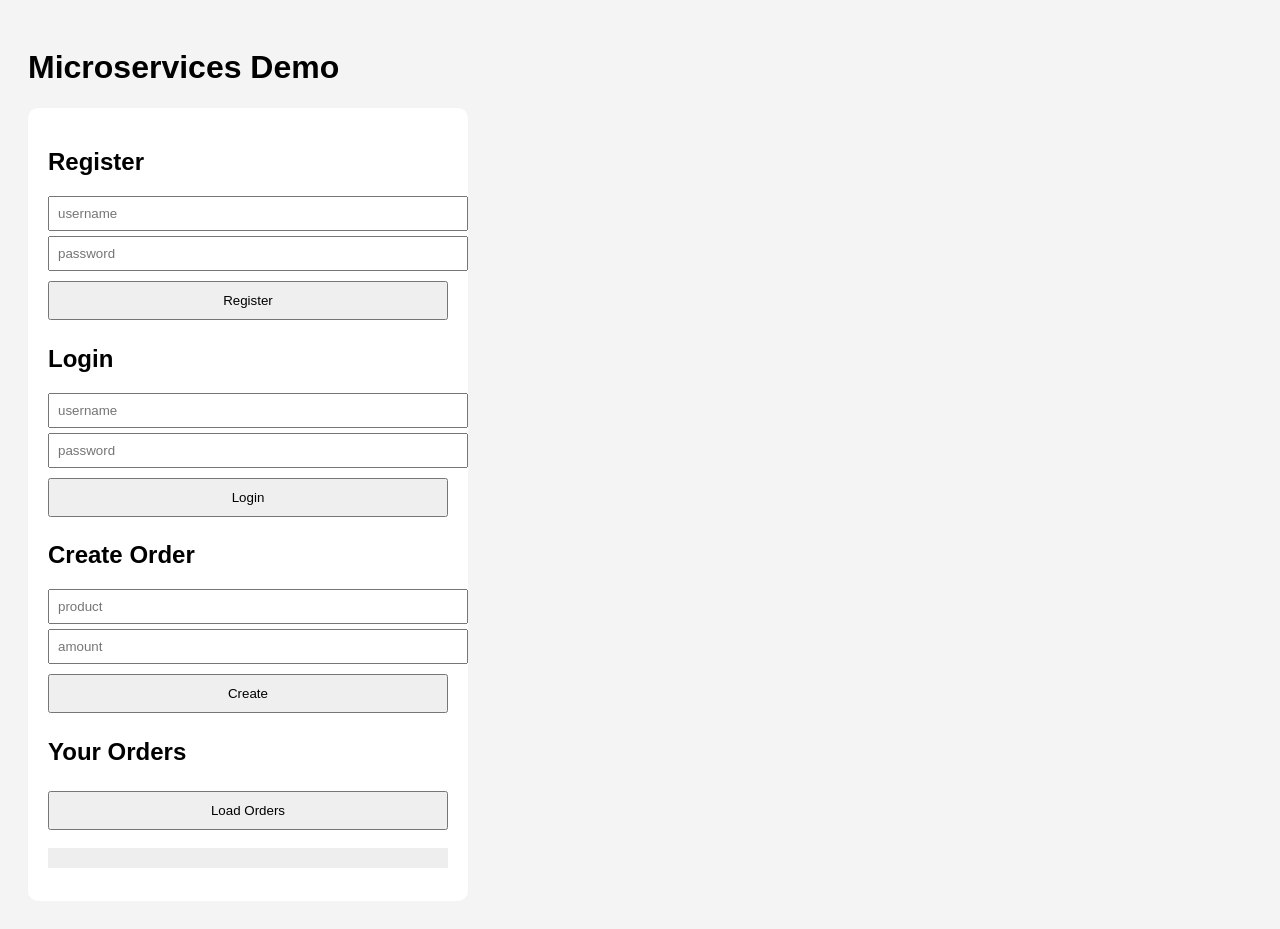
==== frontend/html/index.html @ 8acda52e "frontend added" ====
<!DOCTYPE html>
<html>
<head>
    <title>Microservices App</title>
    <link rel="stylesheet" href="styles.css">
</head>
<body>

<h1>Microservices Demo</h1>

<div class="container">

    <h2>Register</h2>
    <input id="reg_user" placeholder="username">
    <input id="reg_pass" placeholder="password" type="password">
    <button onclick="register()">Register</button>

    <h2>Login</h2>
    <input id="log_user" placeholder="username">
    <input id="log_pass" placeholder="password" type="password">
    <button onclick="login()">Login</button>

    <h2>Create Order</h2>
    <input id="product" placeholder="product">
    <input id="amount" placeholder="amount">
    <button onclick="createOrder()">Create</button>

    <h2>Your Orders</h2>
    <button onclick="getOrders()">Load Orders</button>

    <pre id="output"></pre>

</div>

<script src="app.js"></script>
</body>
</html>
---- frontend/html/styles.css ----
body {
    font-family: Arial;
    background: #f4f4f4;
    padding: 20px;
}

.container {
    background: white;
    padding: 20px;
    border-radius: 10px;
    width: 400px;
}

input {
    display: block;
    margin: 5px 0;
    padding: 8px;
    width: 100%;
}

button {
    margin: 5px 0;
    padding: 10px;
    width: 100%;
    cursor: pointer;
}

pre {
    background: #eee;
    padding: 10px;
}
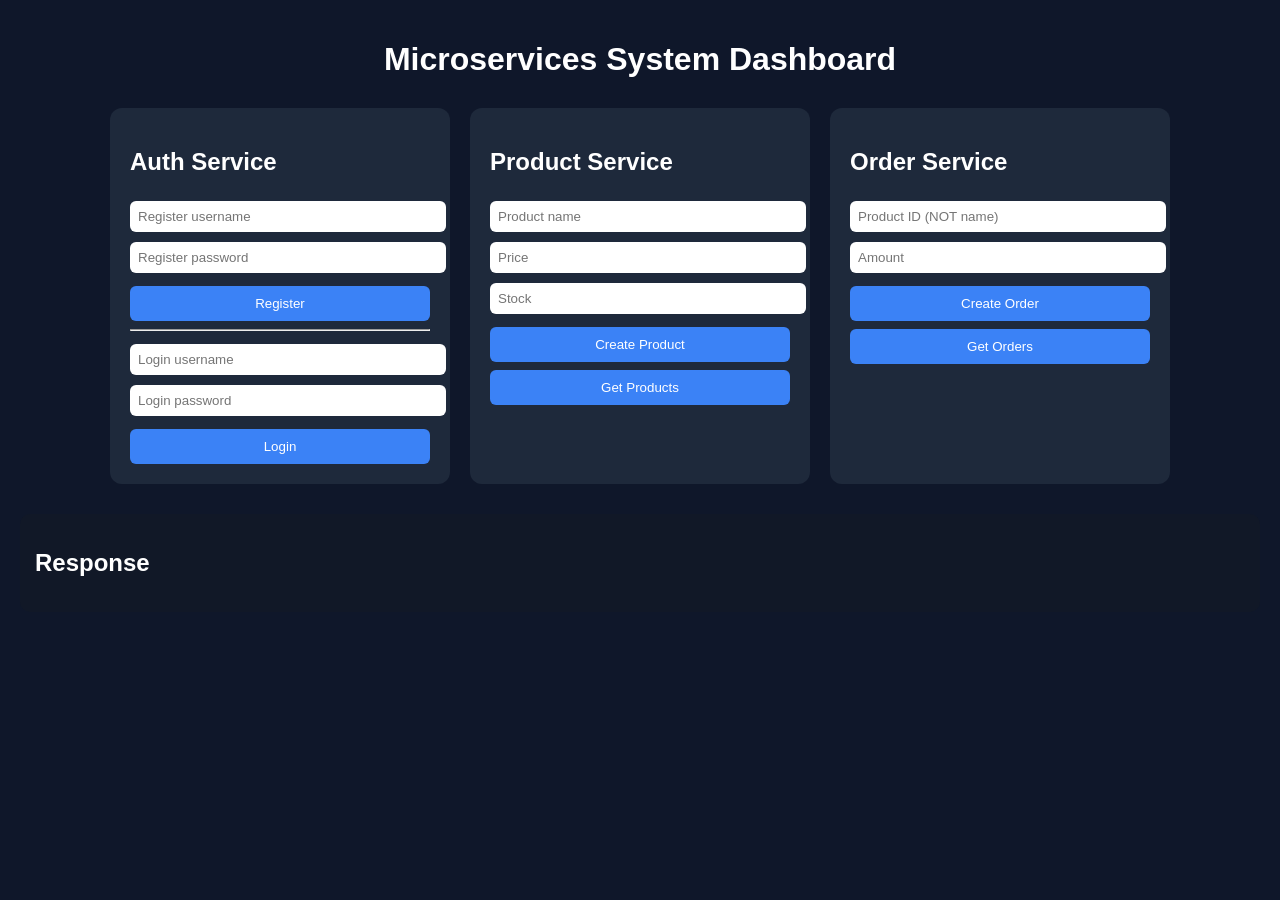
==== commit 266fa179: "refactor: frontend db_init and prometheus in progect root" ====
--- a/frontend/html/index.html
+++ b/frontend/html/index.html
@@ -1,37 +1,61 @@
-<!DOCTYPE html>
-<html>
-<head>
-    <title>Microservices App</title>
-    <link rel="stylesheet" href="styles.css">
-</head>
-<body>
+<!doctype html>
+<html lang="en">
+  <head>
+    <meta charset="UTF-8" />
+    <title>Microservices Dashboard</title>
+    <link rel="stylesheet" href="styles.css" />
+  </head>
 
-<h1>Microservices Demo</h1>
+  <body>
+    <h1>Microservices System Dashboard</h1>
 
-<div class="container">
+    <div class="container">
+      <!-- AUTH -->
+      <div class="card">
+        <h2>Auth Service</h2>
 
-    <h2>Register</h2>
-    <input id="reg_user" placeholder="username">
-    <input id="reg_pass" placeholder="password" type="password">
-    <button onclick="register()">Register</button>
+        <input id="reg_user" placeholder="Register username" />
+        <input id="reg_pass" type="password" placeholder="Register password" />
+        <button onclick="register()">Register</button>
 
-    <h2>Login</h2>
-    <input id="log_user" placeholder="username">
-    <input id="log_pass" placeholder="password" type="password">
-    <button onclick="login()">Login</button>
+        <hr />
 
-    <h2>Create Order</h2>
-    <input id="product" placeholder="product">
-    <input id="amount" placeholder="amount">
-    <button onclick="createOrder()">Create</button>
+        <input id="log_user" placeholder="Login username" />
+        <input id="log_pass" type="password" placeholder="Login password" />
+        <button onclick="login()">Login</button>
+      </div>
 
-    <h2>Your Orders</h2>
-    <button onclick="getOrders()">Load Orders</button>
+      <!-- PRODUCTS -->
+      <div class="card">
+        <h2>Product Service</h2>
 
-    <pre id="output"></pre>
+        <input id="p_name" placeholder="Product name" />
+        <input id="p_price" placeholder="Price" />
+        <input id="p_stock" placeholder="Stock" />
 
-</div>
+        <button onclick="createProduct()">Create Product</button>
+        <button onclick="getProducts()">Get Products</button>
+      </div>
 
-<script src="app.js"></script>
-</body>
-</html>+      <!-- ORDERS -->
+      <!-- ORDERS -->
+      <div class="card">
+        <h2>Order Service</h2>
+
+        <input id="product_id" placeholder="Product ID (NOT name)" />
+        <input id="amount" placeholder="Amount" />
+
+        <button onclick="createOrder()">Create Order</button>
+        <button onclick="getOrders()">Get Orders</button>
+      </div>
+    </div>
+
+    <!-- OUTPUT -->
+    <div class="output">
+      <h2>Response</h2>
+      <pre id="output"></pre>
+    </div>
+
+    <script src="app.js"></script>
+  </body>
+</html>
--- a/frontend/html/styles.css
+++ b/frontend/html/styles.css
@@ -1,31 +1,55 @@
 body {
-    font-family: Arial;
-    background: #f4f4f4;
+    font-family: Arial, sans-serif;
+    background: #0f172a;
+    color: white;
+    margin: 0;
     padding: 20px;
 }
 
+h1 {
+    text-align: center;
+    margin-bottom: 30px;
+}
+
 .container {
-    background: white;
+    display: flex;
+    gap: 20px;
+    justify-content: center;
+}
+
+.card {
+    background: #1e293b;
     padding: 20px;
-    border-radius: 10px;
-    width: 400px;
+    border-radius: 12px;
+    width: 300px;
 }
 
 input {
-    display: block;
+    width: 100%;
     margin: 5px 0;
     padding: 8px;
-    width: 100%;
+    border-radius: 6px;
+    border: none;
 }
 
 button {
-    margin: 5px 0;
+    width: 100%;
+    margin-top: 8px;
     padding: 10px;
-    width: 100%;
+    background: #3b82f6;
+    border: none;
+    color: white;
+    border-radius: 6px;
     cursor: pointer;
 }
 
-pre {
-    background: #eee;
-    padding: 10px;
+button:hover {
+    background: #2563eb;
+}
+
+.output {
+    margin-top: 30px;
+    background: #111827;
+    padding: 15px;
+    border-radius: 10px;
 }
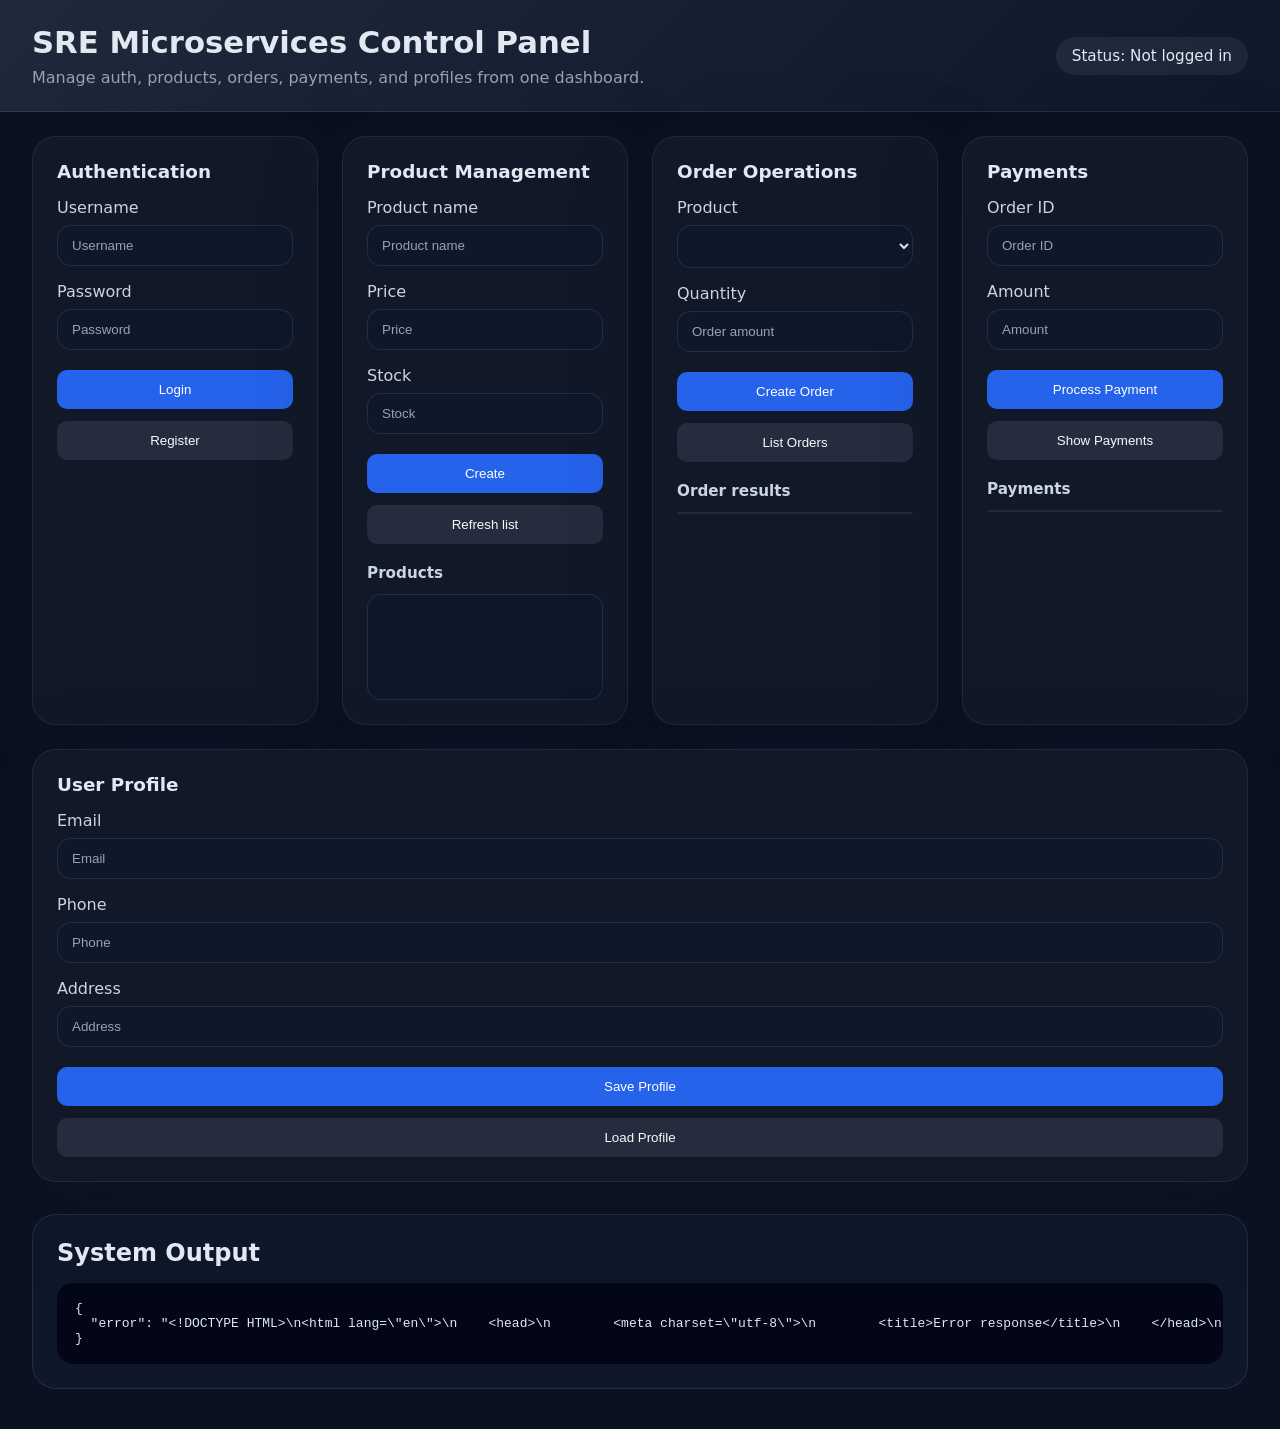
==== commit 838f2a14: "tried to make frontend" ====
--- a/frontend/html/index.html
+++ b/frontend/html/index.html
@@ -2,59 +2,109 @@
 <html lang="en">
   <head>
     <meta charset="UTF-8" />
-    <title>Microservices Dashboard</title>
-    <link rel="stylesheet" href="styles.css" />
+    <meta name="viewport" content="width=device-width, initial-scale=1.0" />
+    <title>SRE Microservices Dashboard</title>
+    <link rel="stylesheet" href="./styles.css" />
   </head>
 
   <body>
-    <h1>Microservices System Dashboard</h1>
+    <header>
+      <div class="header-left">
+        <h1>SRE Microservices Control Panel</h1>
+        <p>Manage auth, products, orders, payments, and profiles from one dashboard.</p>
+      </div>
+      <div class="header-status">
+        <div class="status-pill">Status: <span id="auth-status">Not logged in</span></div>
+        <button id="logout-button" onclick="logout()" class="secondary">Logout</button>
+      </div>
+    </header>
 
-    <div class="container">
-      <!-- AUTH -->
-      <div class="card">
-        <h2>Auth Service</h2>
+    <main>
+      <section class="grid">
+        <article class="card">
+          <h2>Authentication</h2>
+          <label>Username</label>
+          <input id="log_user" placeholder="Username" />
+          <label>Password</label>
+          <input id="log_pass" type="password" placeholder="Password" />
+          <div class="button-row">
+            <button onclick="login()">Login</button>
+            <button class="secondary" onclick="register()">Register</button>
+          </div>
+        </article>
 
-        <input id="reg_user" placeholder="Register username" />
-        <input id="reg_pass" type="password" placeholder="Register password" />
-        <button onclick="register()">Register</button>
+        <article class="card">
+          <h2>Product Management</h2>
+          <label>Product name</label>
+          <input id="p_name" placeholder="Product name" />
+          <label>Price</label>
+          <input id="p_price" placeholder="Price" type="number" step="0.01" />
+          <label>Stock</label>
+          <input id="p_stock" placeholder="Stock" type="number" />
+          <div class="button-row">
+            <button onclick="createProduct()">Create</button>
+            <button class="secondary" onclick="loadProducts()">Refresh list</button>
+          </div>
+          <div class="list-section">
+            <h3>Products</h3>
+            <select id="product-select" size="5"></select>
+          </div>
+        </article>
 
-        <hr />
+        <article class="card">
+          <h2>Order Operations</h2>
+          <label>Product</label>
+          <select id="order-product-select"></select>
+          <label>Quantity</label>
+          <input id="order_amount" type="number" placeholder="Order amount" />
+          <div class="button-row">
+            <button onclick="createOrder()">Create Order</button>
+            <button class="secondary" onclick="loadOrders()">List Orders</button>
+          </div>
+          <div class="list-section">
+            <h3>Order results</h3>
+            <ul id="order-list"></ul>
+          </div>
+        </article>
 
-        <input id="log_user" placeholder="Login username" />
-        <input id="log_pass" type="password" placeholder="Login password" />
-        <button onclick="login()">Login</button>
-      </div>
+        <article class="card">
+          <h2>Payments</h2>
+          <label>Order ID</label>
+          <input id="payment_order_id" placeholder="Order ID" />
+          <label>Amount</label>
+          <input id="payment_amount" placeholder="Amount" type="number" step="0.01" />
+          <div class="button-row">
+            <button onclick="processPayment()">Process Payment</button>
+            <button class="secondary" onclick="loadPayments()">Show Payments</button>
+          </div>
+          <div class="list-section">
+            <h3>Payments</h3>
+            <ul id="payment-list"></ul>
+          </div>
+        </article>
 
-      <!-- PRODUCTS -->
-      <div class="card">
-        <h2>Product Service</h2>
+        <article class="card full-width">
+          <h2>User Profile</h2>
+          <div class="profile-row">
+            <label>Email</label>
+            <input id="profile_email" placeholder="Email" type="email" />
+            <label>Phone</label>
+            <input id="profile_phone" placeholder="Phone" />
+            <label>Address</label>
+            <input id="profile_address" placeholder="Address" />
+          </div>
+          <div class="button-row">
+            <button onclick="saveProfile()">Save Profile</button>
+            <button class="secondary" onclick="loadProfile()">Load Profile</button>
+          </div>
+        </article>
+      </section>
 
-        <input id="p_name" placeholder="Product name" />
-        <input id="p_price" placeholder="Price" />
-        <input id="p_stock" placeholder="Stock" />
-
-        <button onclick="createProduct()">Create Product</button>
-        <button onclick="getProducts()">Get Products</button>
-      </div>
-
-      <!-- ORDERS -->
-      <!-- ORDERS -->
-      <div class="card">
-        <h2>Order Service</h2>
-
-        <input id="product_id" placeholder="Product ID (NOT name)" />
-        <input id="amount" placeholder="Amount" />
-
-        <button onclick="createOrder()">Create Order</button>
-        <button onclick="getOrders()">Get Orders</button>
-      </div>
-    </div>
-
-    <!-- OUTPUT -->
-    <div class="output">
-      <h2>Response</h2>
-      <pre id="output"></pre>
-    </div>
+      <section class="output">
+        <h2>System Output</h2>
+        <pre id="output"></pre>
+      </section>
+    </main>
 
     <script src="app.js"></script>
   </body>
--- a/frontend/html/styles.css
+++ b/frontend/html/styles.css
@@ -1,55 +1,179 @@
-body {
-    font-family: Arial, sans-serif;
-    background: #0f172a;
-    color: white;
-    margin: 0;
-    padding: 20px;
+﻿* {
+    box-sizing: border-box;
 }
 
-h1 {
-    text-align: center;
-    margin-bottom: 30px;
+body {
+    font-family: Inter, system-ui, -apple-system, BlinkMacSystemFont, "Segoe UI", sans-serif;
+    background: #0b1120;
+    color: #e2e8f0;
+    margin: 0;
+    min-height: 100vh;
 }
 
-.container {
+header {
     display: flex;
+    justify-content: space-between;
+    align-items: center;
+    flex-wrap: wrap;
     gap: 20px;
-    justify-content: center;
+    padding: 24px 32px;
+    background: linear-gradient(135deg, #1e293b, #0f172a);
+    border-bottom: 1px solid rgba(148, 163, 184, 0.15);
+}
+
+.header-left h1 {
+    margin: 0;
+    font-size: clamp(1.8rem, 2.4vw, 2.6rem);
+}
+
+.header-left p {
+    margin: 8px 0 0;
+    color: #94a3b8;
+}
+
+.header-status {
+    display: flex;
+    align-items: center;
+    gap: 12px;
+}
+
+.status-pill {
+    background: rgba(71, 85, 105, 0.25);
+    padding: 10px 16px;
+    border-radius: 999px;
+    font-size: 0.95rem;
+}
+
+button {
+    background: #2563eb;
+    color: white;
+    border: none;
+    border-radius: 10px;
+    padding: 12px 18px;
+    cursor: pointer;
+    transition: background 0.24s ease;
+}
+
+button:hover {
+    background: #1d4ed8;
+}
+
+button.secondary {
+    background: rgba(148, 163, 184, 0.15);
+    color: #f8fafc;
+}
+
+main {
+    padding: 24px 32px 40px;
+}
+
+.grid {
+    display: grid;
+    gap: 24px;
+    grid-template-columns: repeat(auto-fit, minmax(280px, 1fr));
 }
 
 .card {
-    background: #1e293b;
-    padding: 20px;
-    border-radius: 12px;
-    width: 300px;
+    background: #111827;
+    border: 1px solid rgba(148, 163, 184, 0.12);
+    border-radius: 24px;
+    padding: 24px;
+    box-shadow: 0 24px 80px rgba(15, 23, 42, 0.35);
 }
 
-input {
-    width: 100%;
-    margin: 5px 0;
-    padding: 8px;
-    border-radius: 6px;
-    border: none;
+.full-width {
+    grid-column: 1 / -1;
 }
 
-button {
-    width: 100%;
-    margin-top: 8px;
-    padding: 10px;
-    background: #3b82f6;
-    border: none;
-    color: white;
-    border-radius: 6px;
-    cursor: pointer;
+.card h2 {
+    margin-top: 0;
+    margin-bottom: 16px;
+    font-size: 1.15rem;
 }
 
-button:hover {
-    background: #2563eb;
+label {
+    display: block;
+    margin-top: 16px;
+    margin-bottom: 8px;
+    color: #cbd5e1;
+}
+
+input,
+select {
+    width: 100%;
+    padding: 12px 14px;
+    border-radius: 14px;
+    border: 1px solid rgba(148, 163, 184, 0.16);
+    background: #0f172a;
+    color: #e2e8f0;
+}
+
+input::placeholder {
+    color: #94a3b8;
+}
+
+.button-row {
+    display: grid;
+    gap: 12px;
+    margin-top: 20px;
+}
+
+.list-section {
+    margin-top: 20px;
+}
+
+.list-section h3 {
+    margin-bottom: 12px;
+    font-size: 0.95rem;
+    color: #cbd5e1;
+}
+
+ul {
+    list-style: none;
+    padding: 0;
+    margin: 0;
+    max-height: 180px;
+    overflow-y: auto;
+    border: 1px solid rgba(148, 163, 184, 0.14);
+    border-radius: 14px;
+    background: #0f172a;
+}
+
+li {
+    padding: 12px 14px;
+    border-bottom: 1px solid rgba(148, 163, 184, 0.1);
+}
+
+li:last-child {
+    border-bottom: none;
 }
 
 .output {
-    margin-top: 30px;
-    background: #111827;
-    padding: 15px;
-    border-radius: 10px;
-}+    margin-top: 32px;
+    padding: 24px;
+    border-radius: 24px;
+    background: #0f172a;
+    border: 1px solid rgba(148, 163, 184, 0.16);
+}
+
+.output h2 {
+    margin-top: 0;
+    margin-bottom: 16px;
+}
+
+pre {
+    background: #020617;
+    color: #e2e8f0;
+    margin: 0;
+    padding: 18px;
+    border-radius: 16px;
+    overflow-x: auto;
+}
+
+@media (max-width: 768px) {
+    header,
+    main {
+        padding-left: 16px;
+        padding-right: 16px;
+    }
+}
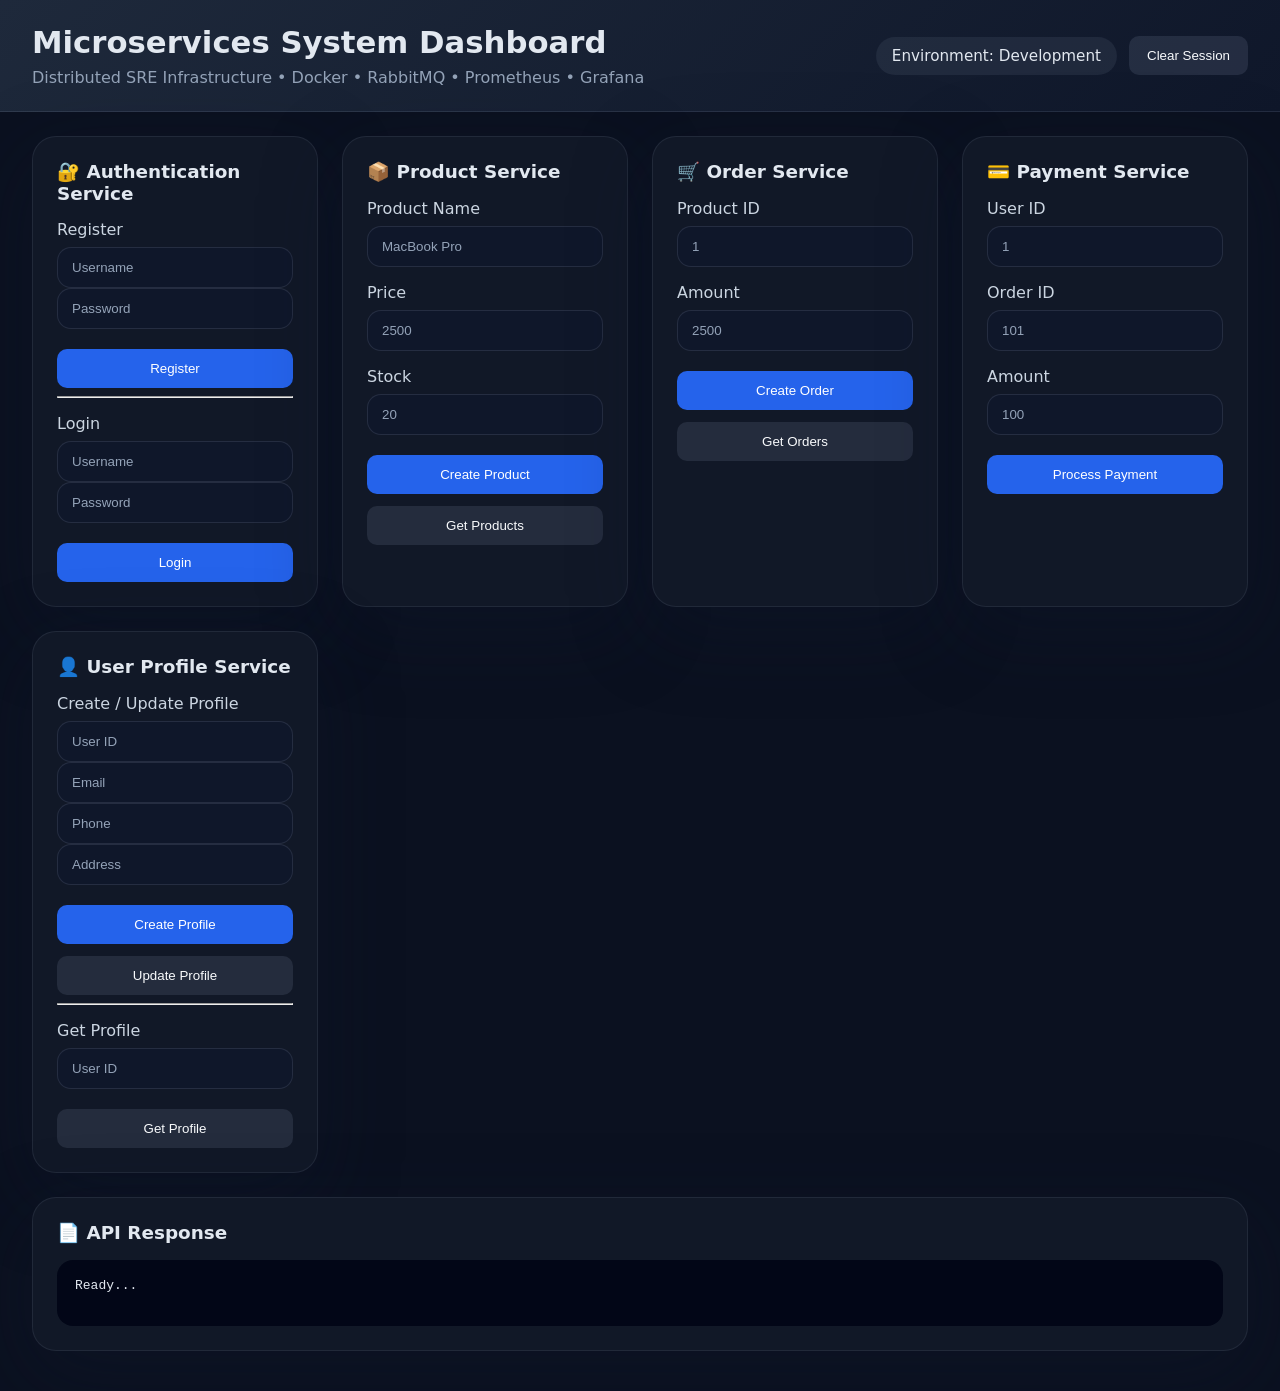
==== commit dcbc4b58: "working frontend" ====
--- a/frontend/html/index.html
+++ b/frontend/html/index.html
@@ -2,110 +2,264 @@
 <html lang="en">
   <head>
     <meta charset="UTF-8" />
-    <meta name="viewport" content="width=device-width, initial-scale=1.0" />
-    <title>SRE Microservices Dashboard</title>
-    <link rel="stylesheet" href="./styles.css" />
+    <title>Microservices Dashboard</title>
+    <link rel="stylesheet" href="styles.css" />
   </head>
 
   <body>
-    <header>
-      <div class="header-left">
-        <h1>SRE Microservices Control Panel</h1>
-        <p>Manage auth, products, orders, payments, and profiles from one dashboard.</p>
+
+  <header>
+    <div class="header-left">
+      <h1>Microservices System Dashboard</h1>
+      <p>
+        Distributed SRE Infrastructure • Docker • RabbitMQ • Prometheus • Grafana
+      </p>
+    </div>
+
+    <div class="header-status">
+      <div class="status-pill">
+        Environment: Development
       </div>
-      <div class="header-status">
-        <div class="status-pill">Status: <span id="auth-status">Not logged in</span></div>
-        <button id="logout-button" onclick="logout()" class="secondary">Logout</button>
-      </div>
-    </header>
-
-    <main>
-      <section class="grid">
-        <article class="card">
-          <h2>Authentication</h2>
-          <label>Username</label>
-          <input id="log_user" placeholder="Username" />
-          <label>Password</label>
-          <input id="log_pass" type="password" placeholder="Password" />
-          <div class="button-row">
-            <button onclick="login()">Login</button>
-            <button class="secondary" onclick="register()">Register</button>
-          </div>
-        </article>
-
-        <article class="card">
-          <h2>Product Management</h2>
-          <label>Product name</label>
-          <input id="p_name" placeholder="Product name" />
-          <label>Price</label>
-          <input id="p_price" placeholder="Price" type="number" step="0.01" />
-          <label>Stock</label>
-          <input id="p_stock" placeholder="Stock" type="number" />
-          <div class="button-row">
-            <button onclick="createProduct()">Create</button>
-            <button class="secondary" onclick="loadProducts()">Refresh list</button>
-          </div>
-          <div class="list-section">
-            <h3>Products</h3>
-            <select id="product-select" size="5"></select>
-          </div>
-        </article>
-
-        <article class="card">
-          <h2>Order Operations</h2>
-          <label>Product</label>
-          <select id="order-product-select"></select>
-          <label>Quantity</label>
-          <input id="order_amount" type="number" placeholder="Order amount" />
-          <div class="button-row">
-            <button onclick="createOrder()">Create Order</button>
-            <button class="secondary" onclick="loadOrders()">List Orders</button>
-          </div>
-          <div class="list-section">
-            <h3>Order results</h3>
-            <ul id="order-list"></ul>
-          </div>
-        </article>
-
-        <article class="card">
-          <h2>Payments</h2>
-          <label>Order ID</label>
-          <input id="payment_order_id" placeholder="Order ID" />
-          <label>Amount</label>
-          <input id="payment_amount" placeholder="Amount" type="number" step="0.01" />
-          <div class="button-row">
-            <button onclick="processPayment()">Process Payment</button>
-            <button class="secondary" onclick="loadPayments()">Show Payments</button>
-          </div>
-          <div class="list-section">
-            <h3>Payments</h3>
-            <ul id="payment-list"></ul>
-          </div>
-        </article>
-
-        <article class="card full-width">
-          <h2>User Profile</h2>
-          <div class="profile-row">
-            <label>Email</label>
-            <input id="profile_email" placeholder="Email" type="email" />
-            <label>Phone</label>
-            <input id="profile_phone" placeholder="Phone" />
-            <label>Address</label>
-            <input id="profile_address" placeholder="Address" />
-          </div>
-          <div class="button-row">
-            <button onclick="saveProfile()">Save Profile</button>
-            <button class="secondary" onclick="loadProfile()">Load Profile</button>
-          </div>
-        </article>
-      </section>
-
-      <section class="output">
-        <h2>System Output</h2>
-        <pre id="output"></pre>
-      </section>
-    </main>
-
-    <script src="app.js"></script>
-  </body>
+
+      <button class="secondary" onclick="localStorage.clear()">
+        Clear Session
+      </button>
+    </div>
+  </header>
+
+  <main>
+
+    <div class="grid">
+
+      <!-- AUTH -->
+      <section class="card">
+        <h2>🔐 Authentication Service</h2>
+
+        <label>Register</label>
+
+        <input id="reg_user" placeholder="Username" />
+
+        <input
+          id="reg_pass"
+          type="password"
+          placeholder="Password"
+        />
+
+        <div class="button-row">
+          <button onclick="register()">
+            Register
+          </button>
+        </div>
+
+        <hr />
+
+        <label>Login</label>
+
+        <input id="log_user" placeholder="Username" />
+
+        <input
+          id="log_pass"
+          type="password"
+          placeholder="Password"
+        />
+
+        <div class="button-row">
+          <button onclick="login()">
+            Login
+          </button>
+        </div>
+      </section>
+
+      <!-- PRODUCTS -->
+      <section class="card">
+        <h2>📦 Product Service</h2>
+
+        <label>Product Name</label>
+
+        <input id="p_name" placeholder="MacBook Pro" />
+
+        <label>Price</label>
+
+        <input id="p_price" placeholder="2500" />
+
+        <label>Stock</label>
+
+        <input id="p_stock" placeholder="20" />
+
+        <div class="button-row">
+          <button onclick="createProduct()">
+            Create Product
+          </button>
+
+          <button
+            class="secondary"
+            onclick="getProducts()"
+          >
+            Get Products
+          </button>
+        </div>
+      </section>
+
+      <!-- ORDERS -->
+      <section class="card">
+        <h2>🛒 Order Service</h2>
+
+        <label>Product ID</label>
+
+        <input
+          id="product_id"
+          placeholder="1"
+        />
+
+        <label>Amount</label>
+
+        <input
+          id="amount"
+          placeholder="2500"
+        />
+
+        <div class="button-row">
+          <button onclick="createOrder()">
+            Create Order
+          </button>
+
+          <button
+            class="secondary"
+            onclick="getOrders()"
+          >
+            Get Orders
+          </button>
+        </div>
+      </section>
+
+<!-- PAYMENTS -->
+<section class="card">
+
+  <h2>💳 Payment Service</h2>
+
+  <label>User ID</label>
+
+  <input
+    id="payment_user_id"
+    placeholder="1"
+  />
+
+  <label>Order ID</label>
+
+  <input
+    id="payment_order_id"
+    placeholder="101"
+  />
+
+  <label>Amount</label>
+
+  <input
+    id="payment_amount"
+    placeholder="100"
+  />
+
+  <div class="button-row">
+
+    <button onclick="createPayment()">
+      Process Payment
+    </button>
+
+  </div>
+
+</section>
+
+      <!-- PROFILE -->
+      <section class="card">
+        <h2>👤 User Profile Service</h2>
+
+        <label>Create / Update Profile</label>
+
+        <input
+          id="profile_user_id"
+          placeholder="User ID"
+        />
+
+        <input
+          id="profile_email"
+          placeholder="Email"
+        />
+
+        <input
+          id="profile_phone"
+          placeholder="Phone"
+        />
+
+        <input
+          id="profile_address"
+          placeholder="Address"
+        />
+
+        <div class="button-row">
+          <button onclick="createProfile()">
+            Create Profile
+          </button>
+
+          <button
+            class="secondary"
+            onclick="updateProfile()"
+          >
+            Update Profile
+          </button>
+        </div>
+
+        <hr />
+
+        <label>Get Profile</label>
+
+        <input
+          id="profile_get_user_id"
+          placeholder="User ID"
+        />
+
+        <div class="button-row">
+          <button
+            class="secondary"
+            onclick="getProfile()"
+          >
+            Get Profile
+          </button>
+        </div>
+      </section>
+
+      <!-- NOTIFICATIONS -->
+      <!-- <section class="card">
+        <h2>📨 Notification Service</h2>
+
+        <label>User ID</label>
+
+        <input
+          id="notification_user_id"
+          placeholder="1"
+        />
+
+        <div class="button-row">
+          <button onclick="getNotifications()">
+            Get Notifications
+          </button>
+        </div>
+      </section> -->
+
+      <!-- OUTPUT -->
+      <section class="card full-width">
+        <h2>📄 API Response</h2>
+
+        <pre id="output">
+Ready...
+        </pre>
+      </section>
+
+    </div>
+
+  </main>
+
+  <script src="app.js"></script>
+
+</body>
+
+ 
 </html>
